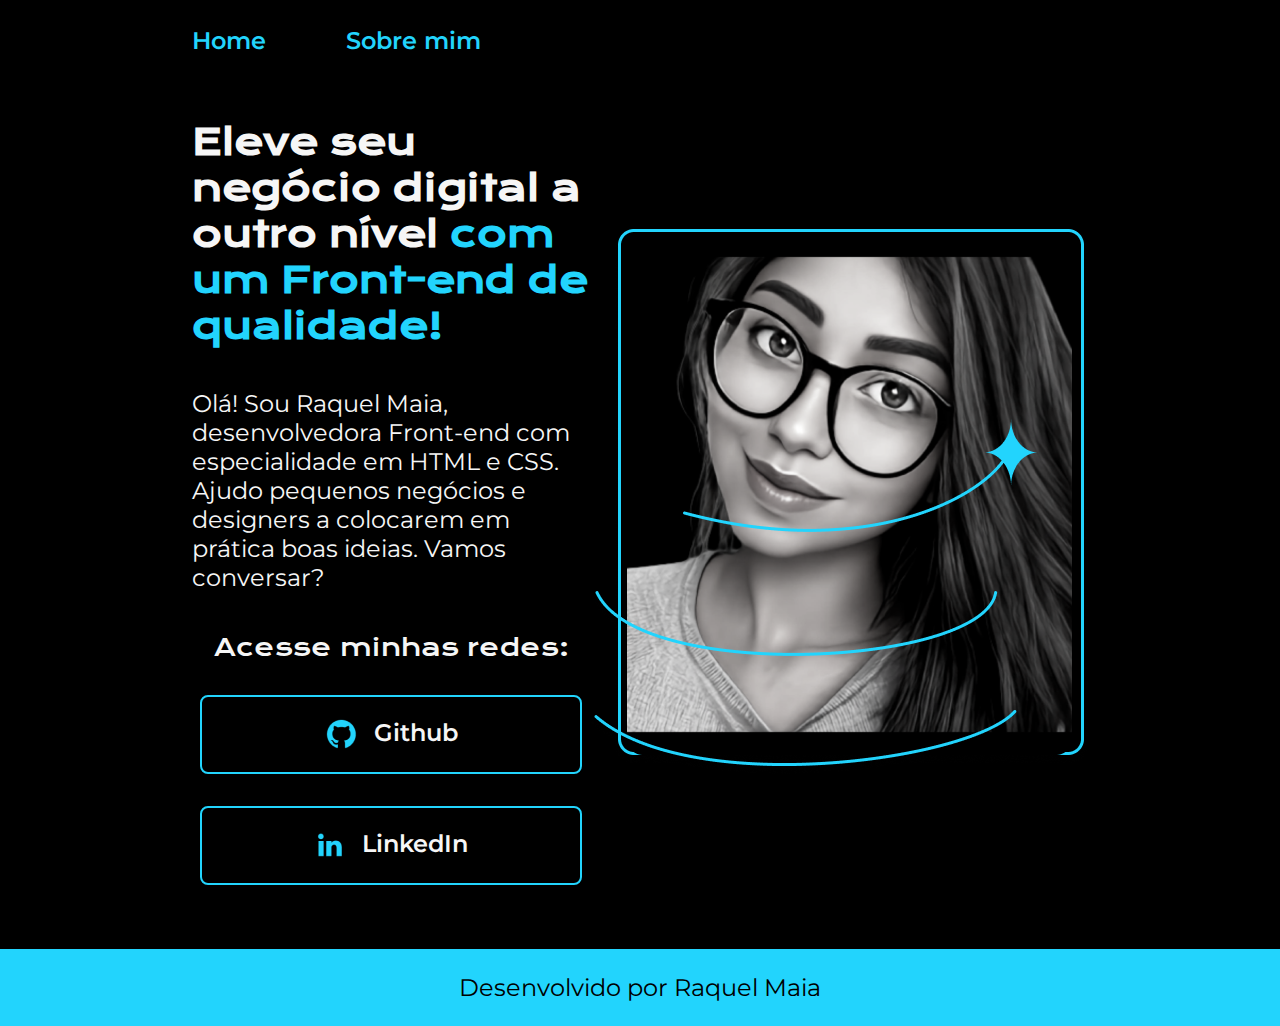
==== index.html @ a97c3d5b "portfolio feito em html e css" ====
<!DOCTYPE html>
<html lang="pt-br">
<head>
    <meta charset="UTF-8">
    <meta http-equiv="X-UA-Compatible" content="IE=edge">
    <meta name="viewport" content="width=device-width, initial-scale=1.0">
    <title>Portfolio</title>
    <link rel="stylesheet" href="./Styles/style.css">
</head>
<body>

    <header  class="header">
        <nav class="header__menu">
            <a class="header__menu__link" href="index.html">Home</a>
            <a class="header__menu__link" href="about.html" >Sobre mim</a>
        </nav>
    </header>

    <main  class="presentation">

        <section class="presentation__content">
            <h1 class="presentation__content__title">
                Eleve seu negócio digital a outro nível<strong class="feature-title"> com um Front-end de qualidade!</strong>
            </h1>
            <p class="presentation__content__text">
                Olá! Sou Raquel Maia, desenvolvedora Front-end com especialidade em HTML e CSS. Ajudo pequenos negócios e designers a colocarem em prática boas ideias. Vamos conversar?
            </p>
            <div class="presentation__links">
                <h2 class= "presentation__links__subtitle">Acesse minhas redes:</h2>
                <a class= "presentation__links__link" href="https://github.com/raquel-maia" target="_blank">
                    <img src="./assets/Logo Github.png" alt="logo github">
                    Github
                </a>
                <a class= "presentation__links__link" href="https://www.linkedin.com/in/raquel-maia-860/" target="_blank">
                    <img src="./assets/Logo linkedin.png" alt="logo linkedin">
                    LinkedIn
                </a>
            </div>
        </section>

        <img class="presentation__image" src="./assets/Imagem (1).png" alt="Raquel Maia, mulher parda de óculos">
    </main>

    <footer class="footer">
        <p>Desenvolvido por Raquel Maia</p>
    </footer>

</body>
</html>
---- Styles/style.css ----
@import url('https://fonts.googleapis.com/css2?family=Inter:wght@400;500&family=Krona+One&family=Montserrat:wght@400;600&display=swap');

/*pseud DECLARADO*/

:root{
    --cor-primaria:#000000;
    --cor-secundaria:#f6f6f6;
    --cor-terciaria:#22D4FD;
    --cor-hover:#272727;
    --fonte-primaria:'Krona One', sans-serif;
    --fonte-secundaria:'Montserrat', sans-serif;
}

/*infos gerais*/
*{
    margin: 0;
    padding: 0;
}

body {
    /* height: 100vh; */
    box-sizing: border-box;
    background-color: var(--cor-primaria);
    color: var(--cor-secundaria);
}


.header{
    padding: 2% 0% 0% 15%;
}

.header__menu{
    display: flex;
    gap: 80px;
}
.header__menu__link{
    font-family: var(--fonte-secundaria);
    font-size: 24px;
    font-weight: 600;
    color: var(--cor-terciaria);
    text-decoration: none;
}

.presentation{
    padding: 5% 15%;
    display: flex;
    align-items: center;
    justify-content: space-between;
}
/*infos do conteúdo*/


.presentation__content {
    width: 615px;
    display: flex;
    flex-direction: column;
    gap: 40px;
}

.presentation__content__title{
    font-size: 36px;
    font-family: var(--fonte-primaria);
}

.feature-title{
    color: var(--cor-terciaria);
}

.presentation__content__text{
    font-size: 24px;
    font-family: var(--fonte-secundaria);

}
/*infos do botão*/
.presentation__links{
    display: flex;
    flex-direction: column;
    justify-content: space-between;
    align-items: center;
    gap: 32px;
}

.presentation__links__subtitle{
    font-family: var(--fonte-primaria);
    font-weight: 400;
    font-size: 24px;
}
.presentation__links__link {
    /* background-color: #22D4FD; */
    display: flex;
    justify-content: center;
    gap: 16px;
    border: 2px solid var(--cor-terciaria);
    width: 378px;
    text-align: center;
    border-radius: 8px;
    font-size: 24px;
    font-weight: 600;
    padding: 21.5px 0;
    text-decoration: none;
    color: var(--cor-secundaria);
    font-family: var(--fonte-secundaria);
}

.presentation__links__link:hover{
    background-color: var(--cor-hover);
}
/*infos da imagem*/
/* .presentation__image{
    width: 615px;
    height: 500px;
} */

/* rodapé */

.footer{
    padding: 24px;
    color: var(--cor-primaria);
    background-color: var(--cor-terciaria);
    text-align: center;
    font-family: var(--fonte-secundaria);
    font-size: 24px;
    font-weight: 400;
}
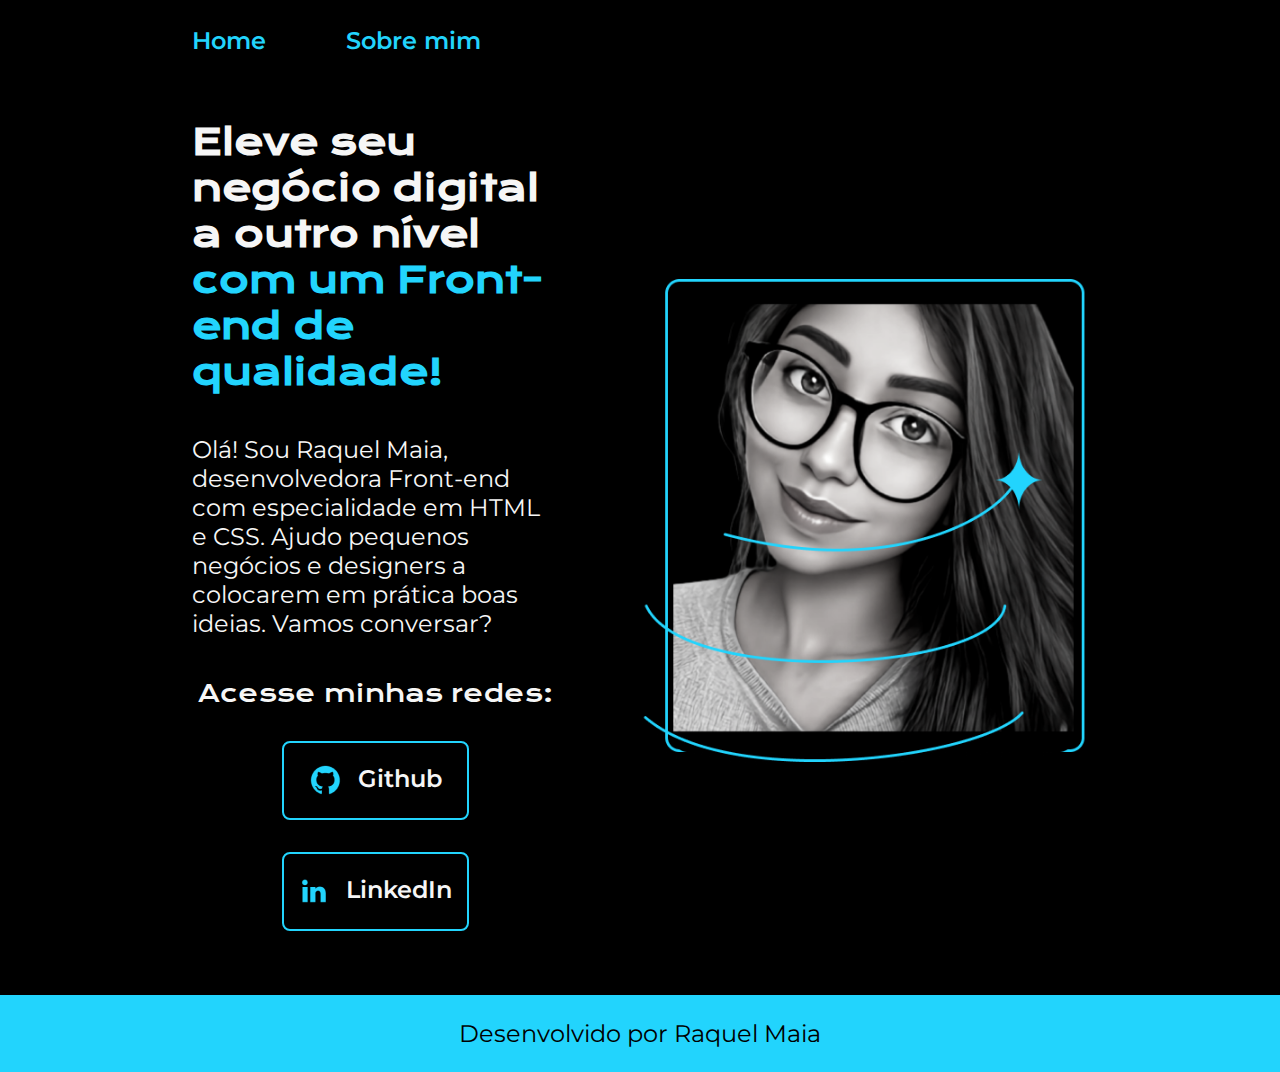
==== commit 66545874: "adicionei responsividade" ====
--- a/index.html
+++ b/index.html
@@ -31,8 +31,8 @@
                     <img src="./assets/Logo Github.png" alt="logo github">
                     Github
                 </a>
-                <a class= "presentation__links__link" href="https://www.linkedin.com/in/raquel-maia-860/" target="_blank">
-                    <img src="./assets/Logo linkedin.png" alt="logo linkedin">
+                <a class="presentation__links__link" href="https://www.linkedin.com/in/raquel-maia-860/" target="_blank">
+                    <img  src="./assets/Logo linkedin.png" alt="logo linkedin">
                     LinkedIn
                 </a>
             </div>
--- a/Styles/style.css
+++ b/Styles/style.css
@@ -15,10 +15,10 @@
 *{
     margin: 0;
     padding: 0;
+    
 }
 
 body {
-    /* height: 100vh; */
     box-sizing: border-box;
     background-color: var(--cor-primaria);
     color: var(--cor-secundaria);
@@ -35,7 +35,7 @@
 }
 .header__menu__link{
     font-family: var(--fonte-secundaria);
-    font-size: 24px;
+    font-size: 1.5rem;
     font-weight: 600;
     color: var(--cor-terciaria);
     text-decoration: none;
@@ -44,6 +44,7 @@
 .presentation{
     padding: 5% 15%;
     display: flex;
+    gap: 82px;
     align-items: center;
     justify-content: space-between;
 }
@@ -51,14 +52,14 @@
 
 
 .presentation__content {
-    width: 615px;
+    width: 50%;
     display: flex;
     flex-direction: column;
     gap: 40px;
 }
 
 .presentation__content__title{
-    font-size: 36px;
+    font-size: 2.25rem;
     font-family: var(--fonte-primaria);
 }
 
@@ -67,7 +68,7 @@
 }
 
 .presentation__content__text{
-    font-size: 24px;
+    font-size: 1.5rem;
     font-family: var(--fonte-secundaria);
 
 }
@@ -83,7 +84,7 @@
 .presentation__links__subtitle{
     font-family: var(--fonte-primaria);
     font-weight: 400;
-    font-size: 24px;
+    font-size: 1.5rem;
 }
 .presentation__links__link {
     /* background-color: #22D4FD; */
@@ -91,10 +92,10 @@
     justify-content: center;
     gap: 16px;
     border: 2px solid var(--cor-terciaria);
-    width: 378px;
+    width: 50%;
     text-align: center;
     border-radius: 8px;
-    font-size: 24px;
+    font-size: 1.5rem;
     font-weight: 600;
     padding: 21.5px 0;
     text-decoration: none;
@@ -106,10 +107,10 @@
     background-color: var(--cor-hover);
 }
 /*infos da imagem*/
-/* .presentation__image{
-    width: 615px;
-    height: 500px;
-} */
+
+.presentation__image{
+    width: 50%;
+} 
 
 /* rodapé */
 
@@ -119,6 +120,25 @@
     background-color: var(--cor-terciaria);
     text-align: center;
     font-family: var(--fonte-secundaria);
-    font-size: 24px;
+    font-size: 1.5rem;
     font-weight: 400;
+}
+
+@media (max-width:1200px) {
+
+    .header {
+        padding: 10%;
+    }
+    .header__menu{
+    justify-content: center;
+}
+    .presentation{
+        flex-direction: column-reverse;
+        padding: 5%;
+
+    }
+
+    .presentation__content {
+        width: auto;
+    }
 }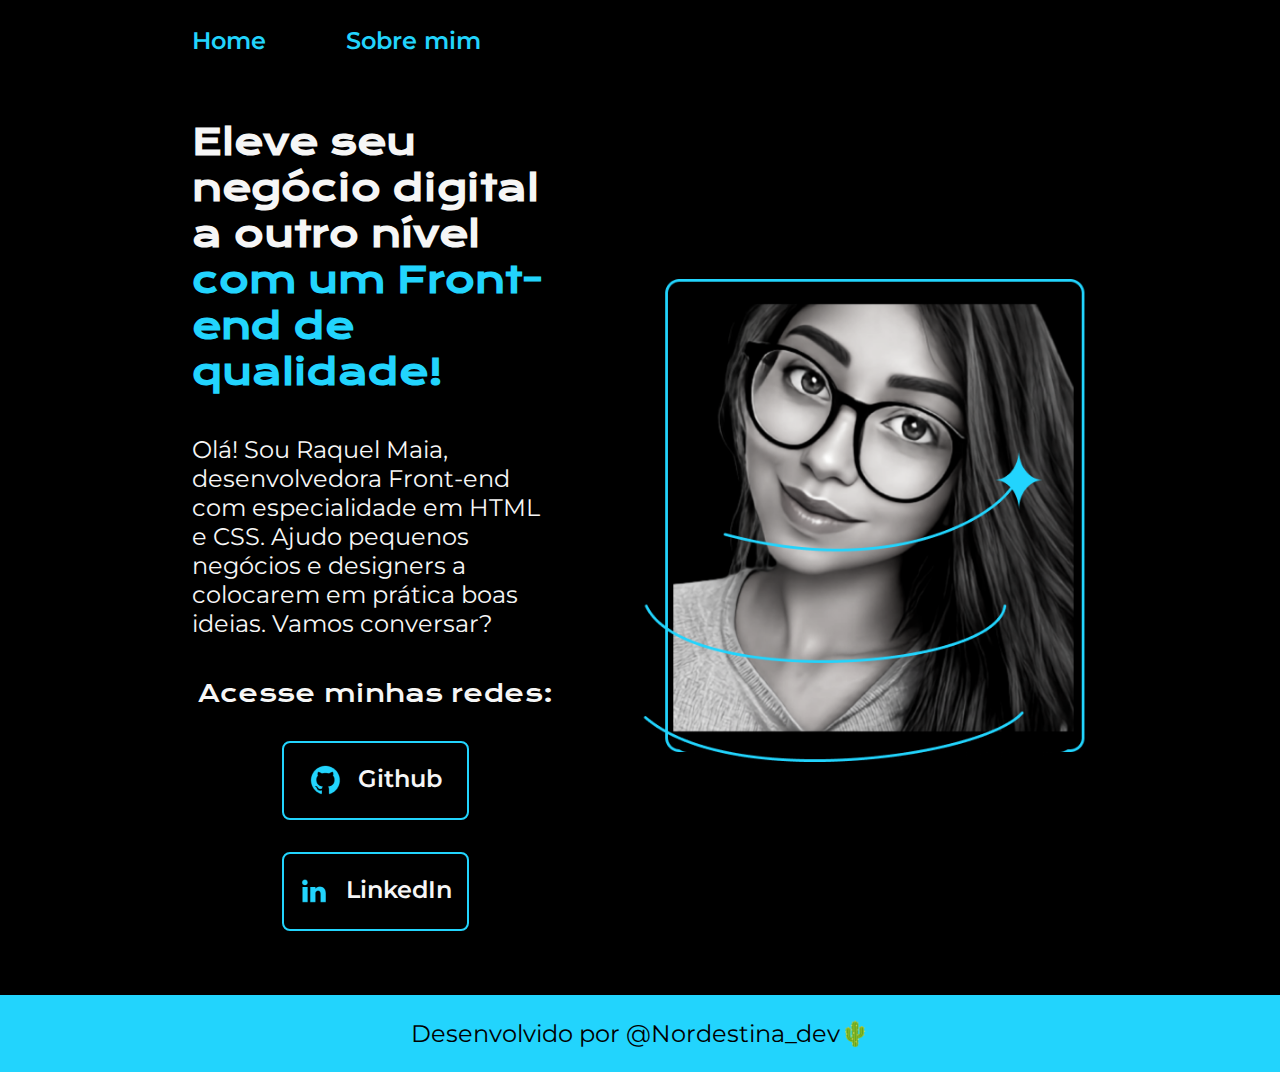
==== commit 093428a6: "update" ====
--- a/index.html
+++ b/index.html
@@ -42,7 +42,7 @@
     </main>
 
     <footer class="footer">
-        <p>Desenvolvido por Raquel Maia</p>
+        <p>Desenvolvido por @Nordestina_dev🌵</p>
     </footer>
 
 </body>
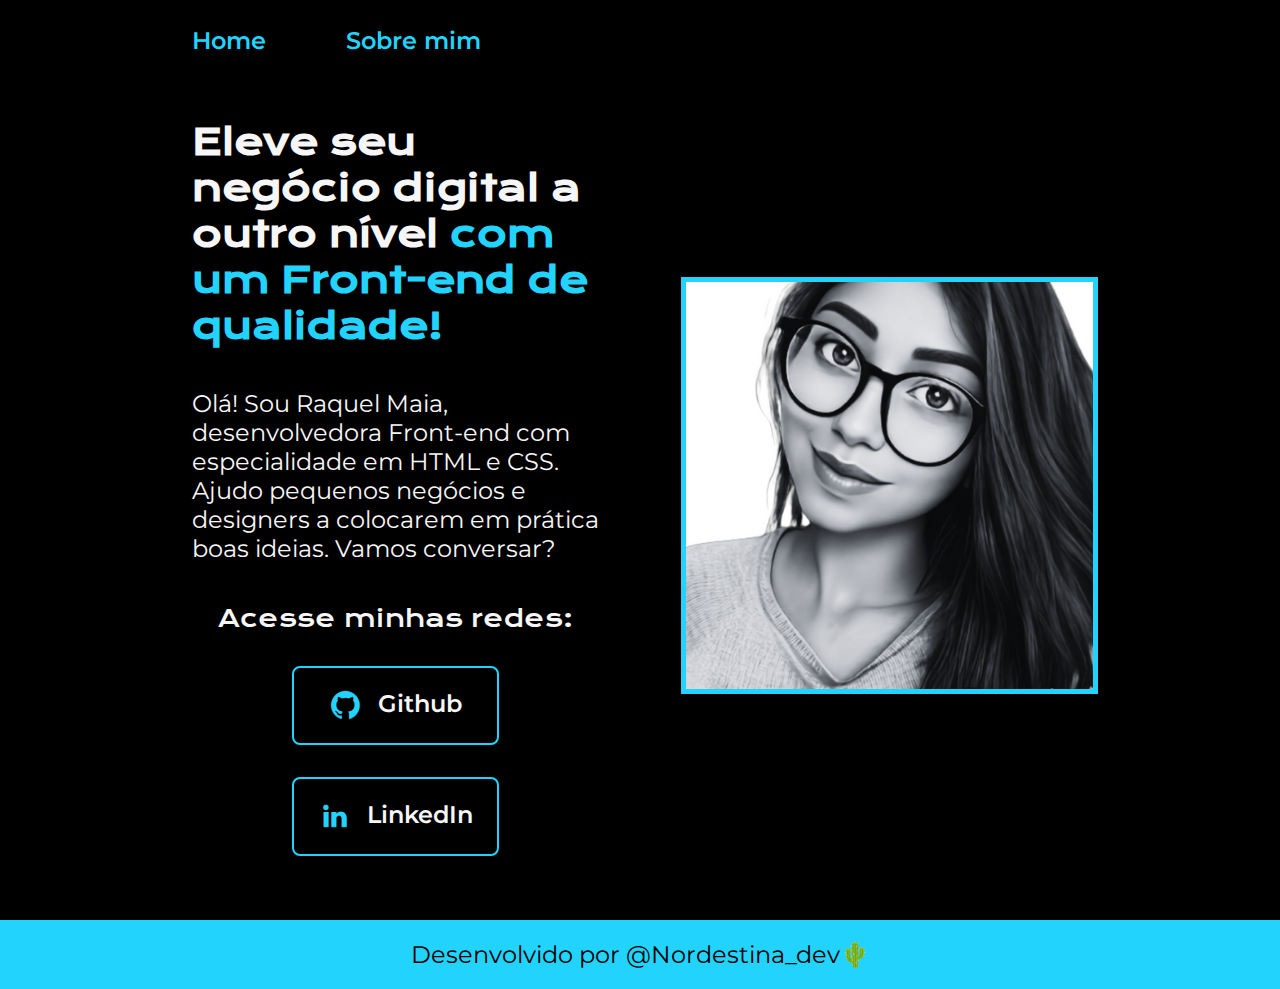
==== commit 1bd51a5a: "update image" ====
--- a/index.html
+++ b/index.html
@@ -37,8 +37,12 @@
                 </a>
             </div>
         </section>
+        <div  class= "presentation__content__image">
+            <img class="presentation__image" src="./assets/image1.png" alt="Raquel Maia, mulher parda de óculos">
 
-        <img class="presentation__image" src="./assets/Imagem (1).png" alt="Raquel Maia, mulher parda de óculos">
+        </div>
+
+        
     </main>
 
     <footer class="footer">
--- a/Styles/style.css
+++ b/Styles/style.css
@@ -108,14 +108,18 @@
 }
 /*infos da imagem*/
 
-.presentation__image{
+.presentation__content__image{
     width: 50%;
 } 
 
+.presentation__image{
+    width: 100%;
+    border: 5px solid #22D4FD;
+} 
 /* rodapé */
 
 .footer{
-    padding: 24px;
+    padding: 20px;
     color: var(--cor-primaria);
     background-color: var(--cor-terciaria);
     text-align: center;
@@ -141,4 +145,5 @@
     .presentation__content {
         width: auto;
     }
-}+}
+
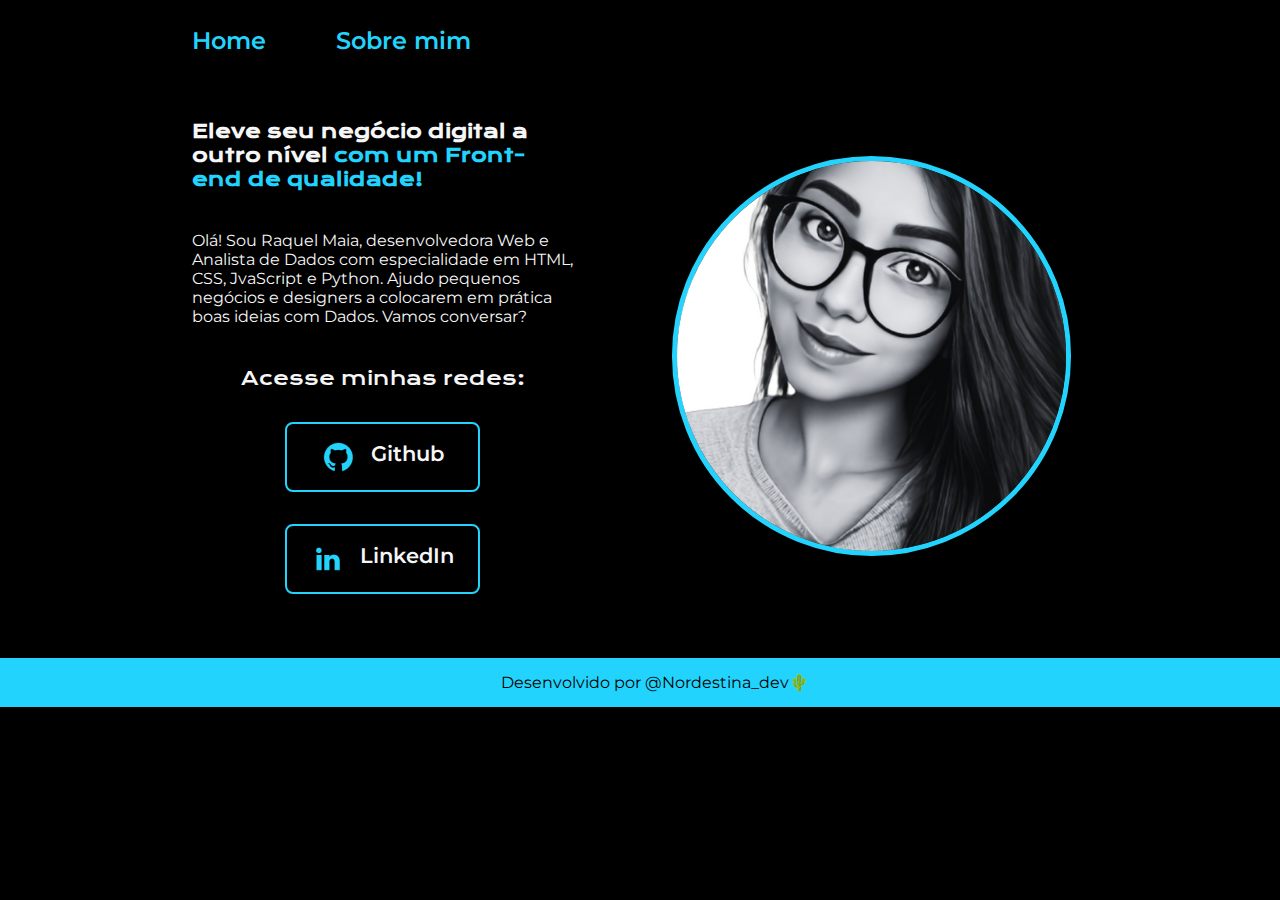
==== commit 83c056d7: "Update index.html" ====
--- a/index.html
+++ b/index.html
@@ -23,7 +23,7 @@
                 Eleve seu negócio digital a outro nível<strong class="feature-title"> com um Front-end de qualidade!</strong>
             </h1>
             <p class="presentation__content__text">
-                Olá! Sou Raquel Maia, desenvolvedora Front-end com especialidade em HTML e CSS. Ajudo pequenos negócios e designers a colocarem em prática boas ideias. Vamos conversar?
+                Olá! Sou Raquel Maia, desenvolvedora Web e Analista de Dados com especialidade em HTML, CSS, JvaScript e Python. Ajudo pequenos negócios e designers a colocarem em prática boas ideias com Dados. Vamos conversar?
             </p>
             <div class="presentation__links">
                 <h2 class= "presentation__links__subtitle">Acesse minhas redes:</h2>
@@ -39,7 +39,6 @@
         </section>
         <div  class= "presentation__content__image">
             <img class="presentation__image" src="./assets/image1.png" alt="Raquel Maia, mulher parda de óculos">
-
         </div>
 
         
@@ -51,4 +50,4 @@
 
 </body>
 </html>
-    +    
--- a/Styles/style.css
+++ b/Styles/style.css
@@ -12,6 +12,7 @@
 }
 
 /*infos gerais*/
+
 *{
     margin: 0;
     padding: 0;
@@ -31,7 +32,7 @@
 
 .header__menu{
     display: flex;
-    gap: 80px;
+    gap: 70px;
 }
 .header__menu__link{
     font-family: var(--fonte-secundaria);
@@ -48,6 +49,8 @@
     align-items: center;
     justify-content: space-between;
 }
+
+
 /*infos do conteúdo*/
 
 
@@ -59,7 +62,7 @@
 }
 
 .presentation__content__title{
-    font-size: 2.25rem;
+    font-size: 1.2rem;
     font-family: var(--fonte-primaria);
 }
 
@@ -68,10 +71,11 @@
 }
 
 .presentation__content__text{
-    font-size: 1.5rem;
+    font-size: 1rem;
     font-family: var(--fonte-secundaria);
 
 }
+
 /*infos do botão*/
 .presentation__links{
     display: flex;
@@ -84,7 +88,7 @@
 .presentation__links__subtitle{
     font-family: var(--fonte-primaria);
     font-weight: 400;
-    font-size: 1.5rem;
+    font-size: 1.2rem;
 }
 .presentation__links__link {
     /* background-color: #22D4FD; */
@@ -95,9 +99,9 @@
     width: 50%;
     text-align: center;
     border-radius: 8px;
-    font-size: 1.5rem;
+    font-size: 1.3rem;
     font-weight: 600;
-    padding: 21.5px 0;
+    padding: 17px 0px;
     text-decoration: none;
     color: var(--cor-secundaria);
     font-family: var(--fonte-secundaria);
@@ -109,29 +113,36 @@
 /*infos da imagem*/
 
 .presentation__content__image{
-    width: 50%;
+    display: flex;
+    justify-content: center;
 } 
 
 .presentation__image{
-    width: 100%;
-    border: 5px solid #22D4FD;
+    width: 90%;
+    border: 5px solid var(--cor-terciaria);
+    border-radius: 50%;
 } 
+
 /* rodapé */
 
 .footer{
-    padding: 20px;
+    padding: 15px;
     color: var(--cor-primaria);
     background-color: var(--cor-terciaria);
     text-align: center;
     font-family: var(--fonte-secundaria);
-    font-size: 1.5rem;
+    font-size: 1rem;
     font-weight: 400;
+    margin-bottom: 0;
+    width: 100%;
+   
+
 }
 
-@media (max-width:1200px) {
+@media (max-width:1250px) {
 
     .header {
-        padding: 10%;
+        padding: 8%;
     }
     .header__menu{
     justify-content: center;
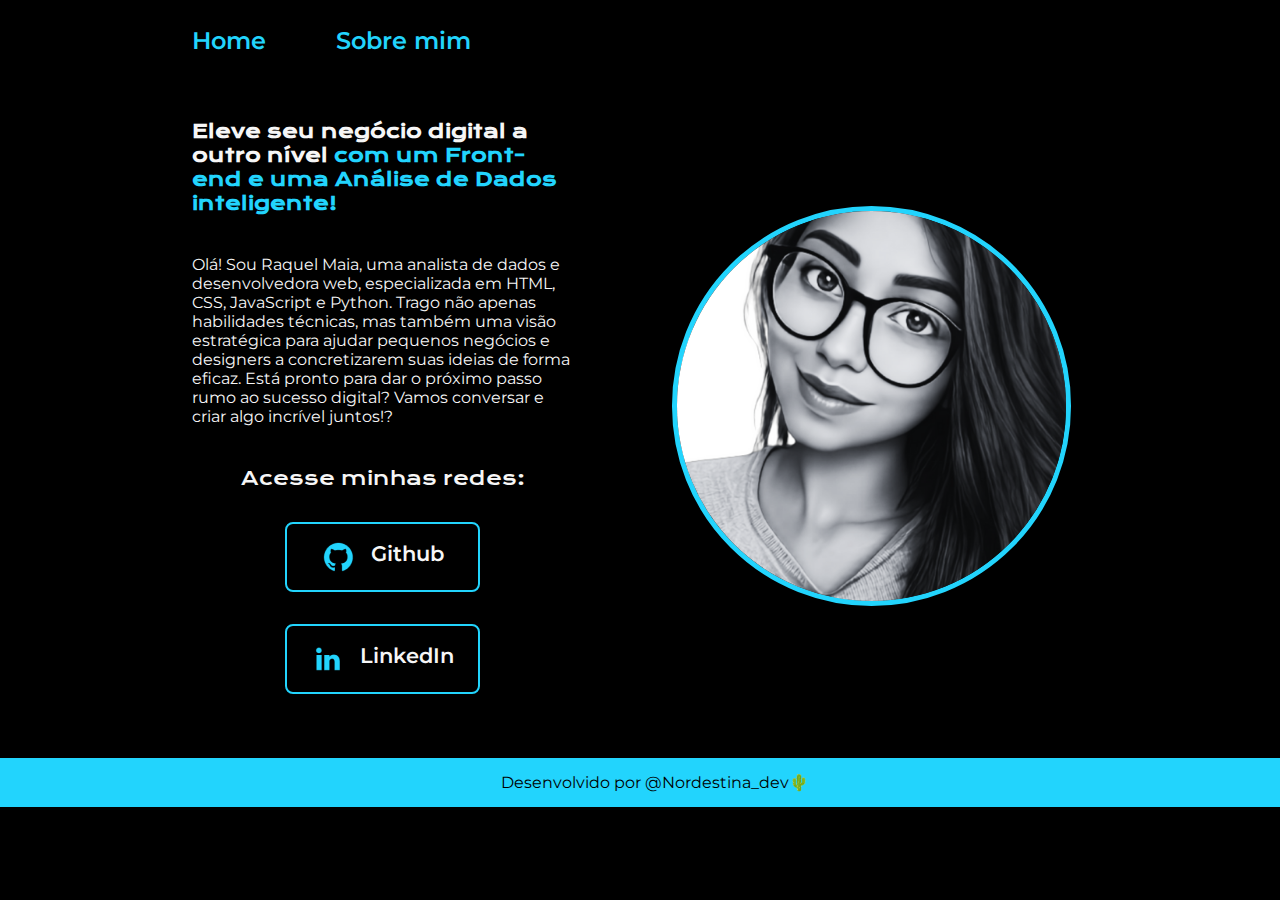
==== commit eaed9774: "Update index.html" ====
--- a/index.html
+++ b/index.html
@@ -20,10 +20,10 @@
 
         <section class="presentation__content">
             <h1 class="presentation__content__title">
-                Eleve seu negócio digital a outro nível<strong class="feature-title"> com um Front-end de qualidade!</strong>
+                Eleve seu negócio digital a outro nível<strong class="feature-title"> com um Front-end e uma Análise de Dados inteligente!</strong>
             </h1>
             <p class="presentation__content__text">
-                Olá! Sou Raquel Maia, desenvolvedora Web e Analista de Dados com especialidade em HTML, CSS, JvaScript e Python. Ajudo pequenos negócios e designers a colocarem em prática boas ideias com Dados. Vamos conversar?
+                Olá! Sou Raquel Maia, uma analista de dados e desenvolvedora web, especializada em HTML, CSS, JavaScript e Python. Trago não apenas habilidades técnicas, mas também uma visão estratégica para ajudar pequenos negócios e designers a concretizarem suas ideias de forma eficaz. Está pronto para dar o próximo passo rumo ao sucesso digital? Vamos conversar e criar algo incrível juntos!?
             </p>
             <div class="presentation__links">
                 <h2 class= "presentation__links__subtitle">Acesse minhas redes:</h2>
